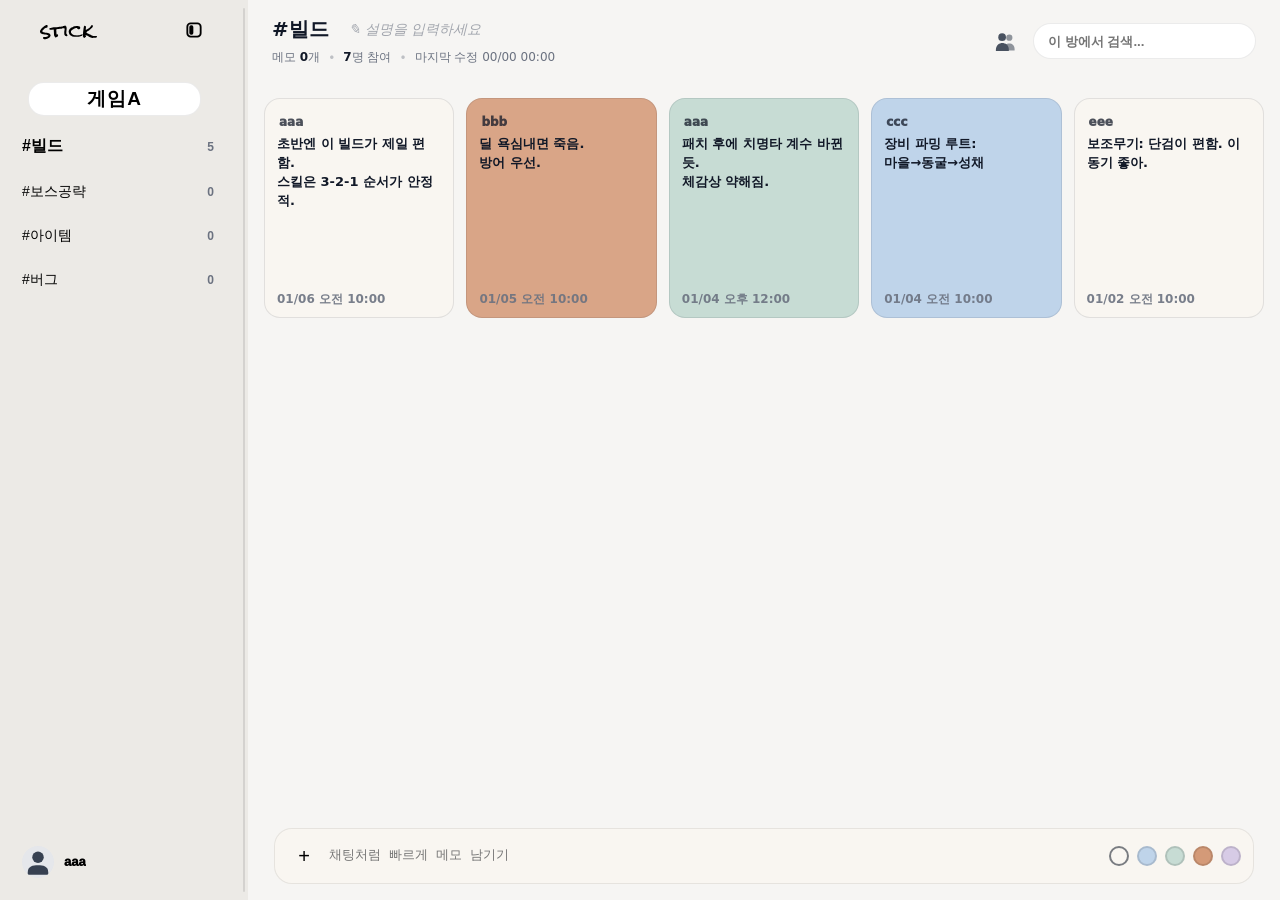
==== app.html @ b648b88c "first commit" ====
<!doctype html>
<html lang="ko">
<head>
    <meta charset="utf-8"/>
    <meta content="width=device-width,initial-scale=1" name="viewport"/>
    <title>stick</title>
    <link href="css/styles.css" rel="stylesheet"/>
</head>
<body>
<div class="app">

    <div class="layout">
        <!-- LEFT SIDEBAR -->
        <aside class="sidebar">
            <div class="sideHead">
                <div class="sideBrand">
                    <img alt="stick" class="stickLogo" src="img/stick.svg">
                </div>
                <button aria-label="사이드바 토글" class="iconBtn sideToggle" id="toggleSidebar" type="button">
                    <img alt="" class="sideIcon" src="img/sidebar-icon.svg">
                </button>
            </div>
            <div class="sideInfo">
                <div class="sideControls">
                        <label class="pill pillDrop" id="channelPill">
                            <button aria-expanded="false" aria-haspopup="listbox" class="dropBtn" id="channelBtn"
                                    type="button">
                                <span id="channelLabel">게임A</span>
                            </button>

                            <div class="dropMenu hidden" id="channelMenu" role="listbox" tabindex="-1">
                                <button class="dropItem is-active" data-value="gameA" role="option" type="button">게임A
                                </button>
                                <button class="dropItem" data-value="gameB" role="option" type="button">게임B</button>
                            </div>

                            <select hidden id="channelSelect">
                                <option value="gameA">게임A</option>
                                <option value="gameB">게임B</option>
                            </select>
                        </label>

                        <span aria-hidden="true" class="segDiv"></span>
                </div>
            </div>
            <nav class="roomList" id="roomList"></nav>
            <div class="sideFooter">
                <button aria-label="내 계정" class="userCard" id="meBtn" type="button">
                    <img alt="profile" class="avatar" id="meAvatar" src="img/user-icon.svg">

                    <div class="userMeta">
                        <div class="userName" id="meName">aaa</div>
                    </div>
                </button>
            </div>

        </aside>

        <div aria-orientation="vertical" class="splitter" id="splitter" role="separator" tabindex="0"></div>

        <!-- MAIN -->
        <main class="main">
            <div class="boardTop">
                <div class="roomHero">
                    <div class="roomTitleLine">
                        <div class="roomName" id="roomName">#빌드</div>
                        <div class="roomDesc" id="roomDesc" contenteditable="false"></div>
                    </div>

                    <div class="roomSummary" id="roomSummary">
                        <span class="sum-item">메모 <b id="memoCount">0</b>개</span>
                        <span class="sum-divider">•</span>
                        <span class="sum-item"><b id="memberCount">0</b>명 참여</span>
                        <span class="sum-divider">•</span>
                        <span class="sum-item">마지막 수정 <span id="lastModified">00/00 00:00</span></span>
                    </div>
                </div>

                <div class="topRight">
                    <!-- 멤버 패널 토글 버튼 (오른쪽 패널 열기용) -->
                    <button aria-label="멤버 패널" class="iconBtn" id="membersToggleBtn" type="button">
                        <img alt="" class="memberIcon" src="img/member-icon.svg">
                    </button>

                    <div class="search">
                        <div class="searchWrap" id="searchWrap">
                            <input autocomplete="off" id="searchInput" placeholder="이 방에서 검색..."/>
                            <button aria-label="검색 지우기" class="searchClear" id="searchClear" type="button">✕</button>
                        </div>
                    </div>
                </div>
            </div>

            <div class="boardWrap" id="boardWrap">
                <div class="board" id="board"></div>

                <!-- empty state (빈 방일 때만 중앙에: 문구 위 + 입력바 아래) -->
                <div class="emptyState" hidden id="emptyState">
                    <div class="emptyStack">
                        <div class="emptyText">새 메모를 시작해보자</div>

                        <div class="composer is-empty" id="composer">
                            <div class="composerRow">
                                <div class="composerBar">
                                    <div class="composerLeft">
                                        <button aria-label="추가" class="composerPlus" id="composerPlus" type="button">+
                                        </button>
                                        <input accept="image/*" hidden id="composerFile" multiple type="file"/>

                                        <textarea class="quickInput" id="quickInput"
                                                  placeholder="채팅처럼 빠르게 메모 남기기"></textarea>

                                        <div class="color-pick" id="quickColors">
                                            <div class="swatch white selected" data-color="calm1" title="화이트"></div>
                                            <div class="swatch blue" data-color="calm2" title="블루"></div>
                                            <div class="swatch green" data-color="calm3" title="그린"></div>
                                            <div class="swatch coral" data-color="calm4" title="오렌지"></div>
                                            <div class="swatch purple" data-color="calm5" title="퍼플"></div>
                                        </div>
                                    </div>
                                </div>
                            </div>
                        </div>
                    </div>
                </div>

                <!-- ✅ onboarding state (채널 0개일 때만 중앙에) -->
                <div class="emptyState" hidden id="onboardingState">
                    <div class="emptyStack">
                        <div class="emptyText">아직 소속된 채널이 없어</div>

                        <div class="composer">
                            <div class="composerBar" style="justify-content: flex-start;">
                                <div class="composerLeft"
                                     style="flex-direction: column; align-items: stretch; gap: 10px;">
                                    <input class="quickInput" id="inviteCodeInput" placeholder="초대코드 입력"
                                           style="height: 44px;"/>
                                    <div style="display:flex; gap:10px; justify-content:flex-end;">
                                        <button class="btn primary" id="joinByCodeBtn" type="button">참가</button>
                                    </div>

                                    <div style="height:1px; background: rgba(0,0,0,.08); margin: 6px 0;"></div>

                                    <input class="quickInput" id="newChannelNameInput" placeholder="새 채널 이름"
                                           style="height: 44px;"/>
                                    <div style="display:flex; gap:10px; justify-content:flex-end;">
                                        <button class="btn" id="createChannelBtn" type="button">채널 만들기</button>
                                    </div>
                                </div>
                            </div>
                        </div>

                        <div class="hint" style="text-align:center;">
                            초대코드로 들어가거나, 네가 채널을 만들면 됨.
                        </div>
                    </div>
                </div>
            </div>

            <!-- ✅ 메모가 1개 이상일 때만 쓸 하단 composer -->
            <div class="dock" hidden id="dock">
                <div class="composerRow">
                    <div class="composerBar">
                        <div class="composerLeft">
                            <button aria-label="추가" class="composerPlus" id="composerPlusDock" type="button">+</button>
                            <input accept="image/*" hidden id="composerFileDock" multiple type="file"/>
                            <textarea class="quickInput" id="quickInputDock"
                                      placeholder="채팅처럼 빠르게 메모 남기기"></textarea>

                            <div aria-label="색상 선택" class="color-pick" id="newColors">
                                <div class="swatch white selected" data-color="calm1" title="화이트"></div>
                                <div class="swatch blue" data-color="calm2" title="블루"></div>
                                <div class="swatch green" data-color="calm3" title="그린"></div>
                                <div class="swatch coral" data-color="calm4" title="오렌지"></div>
                                <div class="swatch purple" data-color="calm5" title="퍼플"></div>
                            </div>
                        </div>
                    </div>
                </div>
            </div>

            <aside aria-label="멤버 목록" class="memberPanel" id="memberPanel">
                <div class="memberHead">
                    <div class="memberTitle" id="memberTitle">멤버</div>
                    <button aria-label="닫기" class="iconBtn memberClose" id="memberClose" type="button">✕</button>
                </div>

                <div class="memberPanelBody" id="memberPanelBody"></div>
            </aside>

        </main>
    </div>
</div>

<div aria-hidden="true" class="overlay hidden noDim" id="overlay">
    <div class="dialog sidePanel" id="sidePanel">
        <div class="dialogHead">
            <div class="dialogTitle" id="panelTitle"></div>
            <button aria-label="닫기" class="dialogClose" id="panelClose" type="button">✕</button>
        </div>
        <div class="dialogBody" id="panelBody"></div>
    </div>
    <div id="modalRoot"></div>
</div>


<script src="js/app.js"></script>
</body>
</html>
---- css/styles.css ----
:root{
  --bg: #ffffff;
  --panel: #ffffff;
  --line: rgba(0,0,0,.08);
  --text: #111827;
  --muted: #6b7280;
  --gap: 12px;
  --card-w: clamp(165px, 12vw, 205px);
  --max-cols: 12;
  --note-h: 180px;
  --sidebar-w: 240px;
  --splitter-w: 8px;
  --topbar-h: 64px;
  --drop-item-h: 35px;
  --drop-visible-count: 5;
}

*{
  box-sizing: border-box;
}

html,body{
  height: 100%;
}

body{
  margin: 0;
  background: #F6F5F3;
  color: var(--text);
  font-family: system-ui, -apple-system, Segoe UI, Roboto, "Noto Sans KR", sans-serif;
}

.hidden{
  display: none !important;
}

.app{
  height: 100%;
  display: flex;
  flex-direction: column;
}

.btn{
  height: 36px;
  padding: 0 16px;
  border-radius: 999px;
  border: none;
  background: none;
  font-weight: 1000;
  font-size: 13px;
  color: #111827;
  cursor: pointer;
  backdrop-filter: blur(4px);
}

.pill{
  height: 34px;
  border-radius: 999px;
  border: 1px solid var(--line);
  background: #fff;
  display: flex;
  align-items: center;
  gap: 8px;
  padding: 0 10px;
  cursor: pointer;
}

.pill select{
  border: none;
  background: transparent;
  outline: none;
  font-weight: 700;
}

.layout{
  flex: 1;
  display: grid;
  grid-template-columns: var(--sidebar-w) var(--splitter-w) 1fr;
  min-height: 0;
  transition: grid-template-columns .2s ease;
}

.sidebar{
  background: #ECEAE6;
  padding: 12px;
  min-height: 0;
  display: flex;
  flex-direction: column;
  align-self: stretch;
}

.sideTitle{
  font-weight: 900;
  font-size: 13px;
  color: #374151;
  margin-bottom: 10px;
}

.roomList{
  display: flex;
  flex-direction: column;
  gap: 6px;
  flex: 1 1 auto;
  min-height: 0;
  overflow: auto;
  padding-right: 4px;
}

.roomBtn{
  width: 100%;
  border: none;
  background: transparent;
  text-align: left;
  padding: 10px 10px;
  border-radius: 12px;
  cursor: pointer;
  display: flex;
  justify-content: space-between;
  gap: 10px;
  align-items: center;
}

.roomBtn:hover{
  background: #f3f4f6;
}

.roomBtn.active .roomHash{
  font-weight: 750;
  font-size: 16px;
}

.roomHash{
  font-weight: 500;
  font-size: 14px;
}

.roomCount{
  color: var(--muted);
  font-weight: 800;
  font-size: 12px;
}

.main{
  min-height: 0;
  display: flex;
  flex-direction: column;
}

.topRight{
  display: flex;
  align-items: center;
  gap: 10px;
}

.boardTop{
  display: flex;
  align-items: center;
  gap: 16px;
  padding: 14px;
  background: #F6F5F3;
  justify-content: space-between;
}

.roomTitle{
  display: flex;
  align-items: center;
  gap: 4px;
  flex: 1;
}

.roomName{
  white-space: nowrap;
  font-weight: 1000;
}

.roomMeta{
  color: var(--muted);
  font-size: 12px;
  font-weight: 700;
}

.search{
  flex: 0 1 360px;
  max-width: 360px;
  min-width: 220px;
}

.searchWrap{
  position: relative;
  display: flex;
  width: 100%;
}

.searchWrap input{
  width: 100%;
  min-width: 0;
  height: 36px;
  border-radius: 999px;
  border: 1px solid var(--line);
  padding: 0 34px 0 14px;
  outline: none;
  background: #fff;
  font-weight: 700;
}

.searchClear{
  position: absolute;
  right: 12px;
  top: 50%;
  transform: translateY(-50%);
  border: none;
  background: transparent;
  padding: 0;
  font-weight: 1000;
  font-size: 13px;
  cursor: pointer;
  color: #6b7280;
  opacity: 0;
  pointer-events: none;
}

.searchWrap.hasText .searchClear{
  opacity: 1;
  pointer-events: auto;
}

.hint{
  color: var(--muted);
  font-size: 12px;
  font-weight: 700;
  padding-left: 14px;
}

.boardWrap{
  position: relative;
  flex: 1;
  min-height: 0;
  overflow: auto;
  padding: 16px;
  padding-bottom: 140px;
}

.board{
  --cols: 8;
  display: grid;
  grid-template-columns: repeat(var(--cols), minmax(0, 1fr));
  gap: var(--gap);
  align-content: start;
}

.note{
  cursor: pointer;
  display: flex;
  flex-direction: column;
  padding: 12px;
  border-radius: 16px;
  border: 1px solid rgba(17,24,39,.10);
  height: 220px;
}

.noteHead{
  display: flex;
  align-items: center;
  justify-content: space-between;
  padding: 2px 2px 0;
  margin-bottom: 4px;
  height: 20px;
}

.note .body{
  flex: 1;
  padding: 0;
  font-weight: 800;
  font-size: 13px;
  line-height: 1.45;
  overflow: hidden;
  display: -webkit-box;
  -webkit-line-clamp: 6;
  -webkit-box-orient: vertical;
  white-space: pre-wrap;
  margin-bottom: auto;
}

.note .meta{
  left: 12px;
  right: 12px;
  bottom: 8px;
  display: flex;
  justify-content: space-between;
  align-items: center;
  color: #6b7280;
  font-size: 12px;
  font-weight: 900;
  line-height: 1;
  margin-top: 6px;
}

.note.small{
  grid-column: span 1;
}

.note.large{
  grid-column: span 2;
}

.note .author{
  opacity: .95;
}

.note .time{
  opacity: .9;
}

.note .hoverX{
  border: none;
  background: transparent;
  padding: 2px 4px;
  font-size: 14px;
  font-weight: 1000;
  color: #111827;
  opacity: 0;
  pointer-events: none;
  cursor: pointer;
}

.note.canDelete:hover .hoverX{
  opacity: .55;
  pointer-events: auto;
}

.note.canDelete .hoverX:hover{
  opacity: 1;
}

.noteAuthor{
  font-weight: 1000;
  font-size: 12px;
  color: rgba(17,24,39,.75);
  white-space: nowrap;
  overflow: hidden;
  text-overflow: ellipsis;
}

.composerBar.calm1{
  background: rgba(249,246,241,.95);
}

.composerBar.calm2{
  background: rgba(191,212,234,.90);
}

.composerBar.calm3{
  background: rgba(199,220,212,.90);
}

.composerBar.calm4{
  background: rgba(217,165,135,.90);
}

.composerBar.calm5{
  background: rgba(215,203,230,.90);
}

mark{
  background: linear-gradient(90deg,
    rgba(255, 92, 151,.28),
    rgba(255, 209, 102,.28),
    rgba(72, 209, 255,.28),
    rgba(169, 120, 255,.28)
  );
  padding: 0 2px;
  border-radius: 6px;
}

.emptyState{
  position: absolute;
  inset: 0;
  display: grid;
  place-items: center;
  pointer-events: none;
}

.emptyState[hidden]{
  display: none !important;
}

.emptyText{
  font-size: 18px;
  font-weight: 1000;
  color: #6b7280;
  text-align: center;
}

.emptyStack{
  pointer-events: auto;
  display: flex;
  flex-direction: column;
  align-items: center;
  gap: 14px;
  width: min(980px, 92vw);
}

.composer{
  position: static;
  width: 100%;
}

.dock{
  position: fixed;
  left: calc(var(--sidebar-w) + var(--splitter-w) + (100vw - (var(--sidebar-w) + var(--splitter-w))) / 2);
  transform: translateX(-50%);
  bottom: 16px;
  width: min(980px, calc(100vw - (var(--sidebar-w) + var(--splitter-w)) - 32px));
  z-index: 80;
}

.dock[hidden]{
  display: none !important;
}

.composer.is-docked{
  bottom: 16px;
  top: auto;
  transform: translateX(-50%);
}

.composerRow{
  display: flex;
  align-items: center;
  gap: 14px;
  flex-wrap: nowrap;
}

.composerBar{
  flex: 1;
  display: flex;
  align-items: center;
  gap: 14px;
  padding: 10px 12px;
  border-radius: 18px;
  background: rgba(255,255,255,.88);
  border: 1px solid var(--line);
  backdrop-filter: blur(6px);
  justify-content: flex-start;
  box-shadow: none;
}

.composerRow .composerBar{
  flex: 1 1 auto;
  min-width: 0;
}

.composerRow .fab{
  flex: 0 0 auto;
}

.composerLeft{
  display: flex;
  align-items: center;
  gap: 10px;
  flex: 1;
  min-width: 0;
}

.quickInput{
  border: none;
  outline: none;
  background: transparent;
  resize: none;
  width: 100%;
  height: auto;
  line-height: 20px;
  min-height: 28px;
  max-height: 140px;
  overflow-y: auto;
  padding: 3px 0;
}

.dialog.noteDialog.calm1{
  background: #F9F6F1;
  color: #111827;
}

.dialog.noteDialog.calm2{
  background: #BFD4EA;
  color: #111827;
}

.dialog.noteDialog.calm3{
  background: #C7DCD4;
  color: #111827;
}

.dialog.noteDialog.calm4{
  background: #D9A587;
  color: #111827;
}

.dialog.noteDialog.calm5{
  background: #D7CBE6;
  color: #111827;
}

.composerLeft{
  display: flex;
  align-items: center;
  gap: 8px;
}

.color-pick{
  display: flex;
  align-items: center;
  gap: 8px;
  padding-left: 6px;
}

.swatch{
  width: 20px;
  height: 20px;
  border-radius: 999px;
  border: 2px solid rgba(0,0,0,.12);
  cursor: pointer;
}

.swatch.white{
  background: #F9F6F1;
  border: 2px solid rgba(0,0,0,.15);
}

.swatch.blue{
  background: #BFD4EA;
}

.swatch.green{
  background: #C7DCD4;
}

.swatch.coral{
  background: #D49A78;
}

.swatch.purple{
  background: #D7CBE6;
}

.swatch.selected{
  border-color: rgba(17,24,39,.55);
}

.fab{
  width: 50px;
  height: 50px;
  border-radius: 999px;
  border: 1px solid rgba(0,0,0,.12);
  background: #fff;
  font-size: 22px;
  font-weight: 1000;
  cursor: pointer;
  flex: 0 0 auto;
  box-shadow: none;
  margin-left: 10px;
}

.overlay{
  position: fixed;
  inset: 0;
  background: rgba(0,0,0,.35);
  display: flex;
  align-items: center;
  justify-content: center;
  z-index: 120;
}

.overlay.hidden{
  display: none;
}

.overlay.noDim{
  background: transparent;
}

.overlay.sidePanel{
  background: transparent;
}

.overlay.modal{
  background: rgba(0,0,0,.35);
}

#modalRoot{
  display: flex;
  justify-content: center;
  align-items: center;
  width: min(92vw,92vh);
}

.modalRoot:not(.sidePanelPos){
  position: relative;
  left: auto;
  top: auto;
  width: min(860px, 92vw);
}

.dialog{
  background: #fff;
  border-radius: 18px;
  border: 1px solid rgba(0,0,0,.10);
  box-shadow: none;
  overflow: hidden;
}

.dialogHead{
  padding: 12px 14px;
  border-bottom: 1px solid var(--line);
  display: flex;
  justify-content: space-between;
  align-items: center;
  gap: 10px;
}

.dialogTitle{
  font-weight: 1000;
}

.dialogClose{
  border: none;
  background: transparent;
  font-size: 16px;
  font-weight: 1000;
  cursor: pointer;
  opacity: .6;
}

.dialogClose:hover{
  opacity: 1;
}

.dialogBody{
  padding: 14px;
}

.dialogText{
  width: 100%;
  min-height: 220px;
  border-radius: 14px;
  border: 1px solid rgba(0,0,0,.10);
  padding: 12px;
  font-size: 13px;
  font-weight: 800;
  line-height: 1.45;
  resize: vertical;
  outline: none;
  white-space: pre-wrap;
}

.dialogMeta{
  margin-top: 10px;
  display: flex;
  justify-content: space-between;
  color: var(--muted);
  font-weight: 900;
  font-size: 12px;
}

.dialogActions{
  margin-top: 12px;
  display: flex;
  justify-content: flex-end;
  gap: 10px;
}

.modalRoot.memberPos .dialog{
  pointer-events: auto;
}

.modalRoot.sidePanelPos{
  position: fixed;
  left: 12px;
  top: 12px;
  width: min(420px,92vw);
  display: flex;
  justify-content: center;
  pointer-events: none;
}

.noteDialog{
  width: 520px;
  max-width: 90vw;
}

.noteDialog.hasImage{
  width: auto;
  max-width: 92vw;
}

.noteDialog img{
  display: block;
  max-width: 92vw;
  max-height: 80vh;
  height: auto;
  width: auto;
}

.noteDialog.small{
  width: 420px;
}

.noteDialog.large{
  width: 560px;
}

.note.calm1{
  background: #F9F6F1;
  color: #111827;
}

.note.calm2{
  background: #BFD4EA;
  color: #111827;
}

.note.calm3{
  background: #C7DCD4;
  color: #111827;
}

.note.calm4{
  background: #D9A587;
  color: #111827;
}

.note.calm5{
  background: #D7CBE6;
  color: #111827;
}

.dialog.noteDialog .dialogText{
  background: rgba(255,255,255,.65);
}

.dialog.sidePanel{
  width: clamp(360px,42vw,560px);
  max-width: calc(100vw - 24px);
  border-radius: 16px;
  flex: 0 0 auto;
}

.sideFooter{
  margin-top: auto;
  padding-top: 10px;
  display: flex;
  align-items: center;
  justify-content: space-between;
  gap: 10px;
  flex: 0 0 auto;
}

.userCard{
  flex: 1;
  display: flex;
  align-items: center;
  gap: 10px;
  border: none;
  border-radius: 12px;
  background: transparent;
  padding: 10px;
  cursor: pointer;
}

.userCard:hover{
  background: #f3f4f6;
}

.layout.sidebar-collapsed .userCard .userMeta{
  display: none;
}

.userMeta{
  min-width: 0;
  display: flex;
  align-items: center;
}

.userName{
  font-weight: 1000;
  font-size: 13px;
  line-height: 1.1;
  white-space: nowrap;
  overflow: hidden;
  text-overflow: ellipsis;
}

.userSub{
  margin-top: 3px;
  font-size: 11px;
  font-weight: 800;
  color: var(--muted);
}

.userActions{
  display: flex;
  gap: 6px;
}

.iconBtn{
  width: 36px;
  height: 36px;
  border-radius: 12px;
  border: none;
  background: transparent;
  cursor: pointer;
}

.iconBtn:hover{
  background: #f3f4f6;
}

.layout.sidebar-collapsed{
  --sidebar-w: 56px;
}

.layout.sidebar-collapsed .sidebar{
  overflow: hidden;
  padding: 0;
  border-right: none;
}

.layout.sidebar-collapsed .sideTitle,
.layout.sidebar-collapsed .roomList{
  display: none;
}

.layout.sidebar-collapsed .sideInfo{
  display: none;
}

.settingsOnly{
  width: 40px;
  height: 40px;
}

.layout.sidebar-collapsed .settingsOnly{
  background: #f3f4f6;
}

.memberList{
  display: flex;
  flex-direction: column;
  gap: 8px;
}

.memberItem{
  display: flex;
  align-items: center;
  gap: 10px;
  padding: 10px;
  border-radius: 12px;
  border: 1px solid var(--line);
  background: rgba(255,255,255,.75);
}

.memberName{
  font-weight: 1000;
  font-size: 13px;
  white-space: nowrap;
  overflow: hidden;
  text-overflow: ellipsis;
}

.splitter{
  cursor: col-resize;
  background: #ECEAE6;
  position: relative;
}

.splitter::after{
  content: "";
  position: absolute;
  top: 8px;
  bottom: 8px;
  left: 50%;
  width: 2px;
  transform: translateX(-50%);
  background: rgba(0,0,0,.10);
  border-radius: 999px;
}

.splitter:hover::after{
  background: rgba(0,0,0,.18);
}

.dock .composerRow{
  display: flex;
  align-items: center;
}

.dock .composerBar{
  flex: 1;
}

.viewDialog{
  display: flex;
  flex-direction: column;
  min-height: 420px;
}

.viewHead{
  display: flex;
  align-items: center;
  justify-content: space-between;
  gap: 12px;
  padding: 12px 14px;
  border-bottom: 1px solid rgba(0,0,0,.08);
  background: rgba(255,255,255,.55);
  backdrop-filter: blur(6px);
}

.viewHeadLeft{
  display: flex;
  align-items: center;
  gap: 12px;
  min-width: 0;
}

.authorPill{
  display: inline-flex;
  align-items: center;
  padding: 6px 10px;
  border-radius: 999px;
  border: 1px solid rgba(0,0,0,.12);
  background: rgba(255,255,255,.75);
  font-weight: 1000;
  font-size: 12px;
  white-space: nowrap;
}

.viewWhen{
  font-weight: 900;
  font-size: 12px;
  color: rgba(17,24,39,.70);
  white-space: nowrap;
  overflow: hidden;
  text-overflow: ellipsis;
}

.editedTag{
  margin-left: 6px;
  font-weight: 1000;
  color: rgba(17,24,39,.70);
}

.viewClose{
  border: none;
  background: transparent;
  font-size: 20px;
  font-weight: 1000;
  cursor: pointer;
  opacity: .75;
}

.viewClose:hover{
  opacity: 1;
}

.viewBody{
  padding: 18px 16px;
  flex: 1 1 auto;
  min-height: 0;
}

.viewContent{
  white-space: pre-wrap;
  font-weight: 900;
  line-height: 1.5;
  color: #111827;
}

.viewFoot{
  display: flex;
  align-items: center;
  justify-content: space-between;
  gap: 12px;
  padding: 12px 14px;
  border-top: 1px solid rgba(0,0,0,.08);
  background: rgba(255,255,255,.55);
  backdrop-filter: blur(6px);
}

.viewFootHint{
  font-size: 12px;
  font-weight: 900;
  color: rgba(17,24,39,.55);
}

.viewFootActions{
  display: flex;
  gap: 10px;
  align-items: center;
}

.editActionsRow{
  margin-top: 12px;
  display: flex;
  justify-content: flex-end;
  gap: 10px;
}

.btn:hover{
  background: #fff;
  box-shadow: none;
}

.btn.primary{
  border-color: rgba(17,24,39,.25);
}

.btn.danger{
  border-color: rgba(17,24,39,.25);
}

.sideFooter.userBar{
  margin-top: auto;
  padding: 10px 12px;
  border-top: 1px solid var(--line);
  display: flex;
  align-items: center;
  justify-content: space-between;
  gap: 10px;
  background: #fff;
}

.meRow{
  flex: 1;
  min-width: 0;
  display: flex;
  align-items: center;
  gap: 10px;
  border: none;
  background: transparent;
  padding: 6px 6px;
  border-radius: 12px;
  cursor: pointer;
}

.meRow:hover{
  background: #f3f4f6;
}

.avatar{
  width: 32px;
  height: 32px;
  border-radius: 999px;
  display: flex;
  align-items: center;
  justify-content: center;
  font-weight: 900;
  font-size: 13px;
  background: #e5e7eb;
  color: #111827;
  flex: 0 0 auto;
}

.meName{
  font-weight: 700;
  font-size: 12px;
  color: #111827;
  white-space: nowrap;
  overflow: hidden;
  text-overflow: ellipsis;
}

.gearBtn{
  width: 36px;
  height: 36px;
  border-radius: 12px;
  border: 1px solid var(--line);
  background: #fff;
  cursor: pointer;
  flex: 0 0 auto;
}

.gearBtn:hover{
  background: #f3f4f6;
}

.pillDrop{
  position: relative;
  border: 1px solid var(--line);
  background: #fff;
  border-radius: 16px;
  padding: 12px 16px;
  box-shadow: none;
  cursor: pointer;
}

.pillDrop.open{
  box-shadow: none;
}

.pillDrop.open .dropMenu{
  opacity: 1;
  transform: translateY(0) scale(1);
  pointer-events: auto;
  transition: opacity .16s ease,
    transform .18s cubic-bezier(.2,.8,.2,1);
}

.pillDrop:hover{
  border: 2px solid gray;
}

.dropBtn{
  width: 100%;
  border: none;
  background: transparent;
  display: flex;
  align-items: center;
  justify-content: center;
  gap: 10px;
  padding: 0;
  cursor: pointer;
  font-size: 19px;
  line-height: 1.2;
  white-space: nowrap;
  overflow: hidden;
  text-overflow: ellipsis;
}

.dropMenu{
  position: absolute;
  left: 0;
  top: calc(100% + 8px);
  width: 100%;
  max-height: calc(var(--drop-item-h) * var(--drop-visible-count));
  overflow-y: auto;
  background: #fff;
  border: 1px solid rgba(17,24,39,.08);
  border-radius: 18px;
  box-shadow: 0 10px 28px rgba(17,24,39,.10);
  opacity: 1;
  transform: translateY(0) scale(1);
  transform-origin: top left;
  pointer-events: auto;
  z-index: 40;
  transition: opacity .16s ease,
    transform .18s cubic-bezier(.2,.8,.2,1);
}

.dropItem{
  width: 100%;
  min-height: var(--drop-item-h);
  padding: 0 16px;
  display: flex;
  align-items: center;
  justify-content: center;
  border: none;
  background: #fff;
  cursor: pointer;
  font-size: 15px;
  color: #111827;
  transition: background .12s ease;
}

.dropItem:hover{
  background: rgba(17,24,39,.04);
}

.dropItem.is-active{
  font-weight: 600;
}

.dropItem.is-active::before{
  content: "•";
  margin-right: 6px;
  font-weight: 900;
}

.dropItem.is-active::after{
  content: "•";
  margin-left: 6px;
  font-weight: 900;
}

.dropMenu::-webkit-scrollbar{
  width: 10px;
}

.dropMenu::-webkit-scrollbar-thumb{
  background: rgba(17,24,39,.16);
  border-radius: 999px;
  border: 2px solid #fff;
}

.dropMenu::-webkit-scrollbar-track{
  background: transparent;
}

.dropMenu.hidden{
  display: block !important;
  opacity: 0;
  transform: translateY(-6px) scale(.98);
  pointer-events: none;
}

.sideInfo{
  padding-top: 15px;
  margin-bottom: 10px;
}

.sideBrand{
  padding-left: 8px;
  font-weight: 1000;
  font-size: 16px;
  color: #374151;
  letter-spacing: -0.2px;
}

.sideControls .pill{
  width: 40%;
  justify-content: space-between;
}

.sideControls .pillDrop{
  flex: 1 1 auto;
}

.sideControls{
  display: flex;
  gap: 10px;
  align-items: center;
}

.sideControls #channelPill{
  flex: 7 1 0;
  min-width: 0;
}

.sideControls #membersPill{
  flex: 3 0 0;
  min-width: 0;
}

#channelLabel{
  display: block;
  max-width: 100%;
  white-space: nowrap;
  overflow: hidden;
  text-overflow: ellipsis;
  font-weight: 600;
  letter-spacing: 1px;
}

.sideTop{
  display: flex;
  align-items: center;
  justify-content: space-between;
  gap: 8px;
  margin-bottom: 10px;
}

.layout.sidebar-collapsed .sideInfo{
  display: none;
}

.sideHead{
  display: flex;
  align-items: center;
  justify-content: space-between;
  gap: 10px;
  margin-bottom: 10px;
  flex: 0 0 auto;
}

.sideHead .sideBrand{
  font-weight: 1000;
  font-size: 16px;
  color: #374151;
  letter-spacing: -0.2px;
}

.sideToggle{
  display: flex;
  align-items: center;
  justify-content: center;
}

.sideIcon{
  width: 20px;
  height: 20px;
  stroke: #374151;
  stroke-width: 2.8;
  stroke-linecap: round;
  stroke-linejoin: round;
  fill: none;
  transition: transform .25s ease;
}

.layout.sidebar-collapsed .sideHead{
  justify-content: center;
  padding: 10px 0;
  min-height: 56px;
  margin-bottom: 0;
}

.layout.sidebar-collapsed .sideHead .sideBrand{
  display: none;
}

.overlay.sidePanel{
  background: transparent;
}

.overlay.modal{
  background: rgba(0,0,0,.35);
}

.modalRoot.sidePanelPos{
  pointer-events: none;
}

.modalRoot.sidePanelPos .dialog{
  pointer-events: auto;
}

.modalRoot:not(.sidePanelPos){
  position: relative;
  left: auto;
  top: auto;
  width: min(860px, 92vw);
}

.home-overlay{
  position: fixed;
  inset: 0;
  width: 100vw;
  height: 100vh;
  display: grid;
  place-items: center;
  transform: translateY(-6vh) !important;
  background: rgba(0,0,0,.35);
  border-radius: 0 !important;
  z-index: 9999;
}

.home-overlay .home-login-dialog{
  width: min(320px, 92vw) !important;
  max-width: 92vw !important;
  max-height: calc(100dvh - 32px);
  overflow: auto;
  background: #fff;
  border-radius: 18px;
  position: static !important;
  left: auto !important;
  top: auto !important;
  transform: none !important;
}

.home-overlay .dialogBody{
  min-height: unset !important;
  padding: 16px !important;
}

.home-overlay .dialogHead h1,
.home-overlay .dialogHead h2,
.home-overlay .dialogHead h3{
  margin: 0;
  font-size: 18px;
  line-height: 1.2;
}

.home-overlay input{
  height: 44px;
  padding: 10px 12px;
  font-size: 14px;
}

.loginMeta{
  margin-top: 14px;
  text-align: center;
  font-size: 13px;
  color: var(--muted);
}

.loginMeta .loginLink{
  margin-left: 6px;
  font-weight: 800;
  color: #111827;
  background: none;
  border: none;
  cursor: pointer;
  text-decoration: underline;
}

.attachPreview{
  display: flex;
  gap: 10px;
  flex-wrap: wrap;
  margin-top: 12px;
}

.attachItem{
  width: 88px;
  height: 88px;
  border-radius: 14px;
  border: 1px solid var(--line);
  background: #fff;
  overflow: hidden;
  position: relative;
}

.attachItem img{
  width: 100%;
  height: 100%;
  object-fit: cover;
  display: block;
}

.attachRemove{
  position: absolute;
  top: 6px;
  right: 6px;
  width: 24px;
  height: 24px;
  border-radius: 999px;
  border: 1px solid var(--line);
  background: rgba(255,255,255,.9);
  font-weight: 1000;
  cursor: pointer;
}

.attachHint{
  font-size: 12px;
  font-weight: 900;
  color: var(--muted);
  margin-top: 8px;
}

.noteImages{
  margin-top: 8px;
  position: relative;
}

.noteImages img{
  width: 100%;
  border-radius: 12px;
  object-fit: cover;
  max-height: 160px;
  display: block;
}

.noteImgCount{
  position: absolute;
  bottom: 6px;
  right: 6px;
  background: rgba(0,0,0,.6);
  color: #fff;
  font-size: 11px;
  font-weight: 900;
  padding: 2px 6px;
  border-radius: 8px;
}

.composerPlus{
  width: 34px;
  height: 34px;
  border-radius: 999px;
  border: none;
  background: transparent;
  font-size: 20px;
  font-weight: 200;
  cursor: pointer;
  flex: 0 0 auto;
}

.composerPlus:hover{
  background: #fff;
}

.plusMenu{
  position: absolute;
  z-index: 200;
  min-width: 180px;
  background: #fff;
  border: 1px solid var(--line);
  border-radius: 14px;
  overflow: hidden;
}

.plusMenu button{
  width: 100%;
  text-align: left;
  padding: 12px 14px;
  border: none;
  background: #fff;
  cursor: pointer;
  font-weight: 900;
  font-size: 13px;
}

.plusMenu button:hover{
  background: #f3f4f6;
}

.segPill{
  display: flex;
  align-items: stretch;
  width: 100%;
  border-radius: 999px;
  border: 1px solid var(--line);
  background: #fff;
  overflow: visible;
}

.segDiv{
  width: 1px;
  background: rgba(0,0,0,.08);
  margin: 6px 0;
}

.segPill .pill{
  border: none;
  background: transparent;
  border-radius: 0;
  height: 30px;
  padding: 0 10px;
  box-shadow: none;
}

.segPill .dropBtn{
  height: 100%;
  display: flex;
  align-items: center;
  justify-content: center;
  gap: 10px;
  width: 100%;
}

.segPill #channelPill{
  flex: 7 1 0;
  min-width: 0;
}

.segPill #membersPill{
  flex: 3 0 0;
  min-width: 0;
}

.segPill .pill:hover{
  background: rgba(0,0,0,.03);
}

.segPill .pillDrop.open{
  background: rgba(0,0,0,.04);
}

.memberIcon{
  width: 24x;
  height: 24px;
  display: inline-block;
  vertical-align: middle;
  object-fit: contain;
  opacity: .9;
}

.stickLogo{
  height: 25px;
  width: auto;
  display: block;
}

.memberPanel{
  position: fixed;
  top: var(--topbar-h);
  right: -170px;
  width: 170px;
  height: calc(100vh - var(--topbar-h));
  background: #ECEAE6;
  transition: right .25s ease;
  z-index: 150;
  display: flex;
  flex-direction: column;
  border-top-left-radius: 12px;
}

.memberPanel.open{
  right: 0;
}

.memberHead{
  padding: 5px 14px;
  display: flex;
  align-items: center;
  justify-content: space-between;
}

.memberTitle{
  font-size: 13px;
  font-weight: 600;
}

.memberPanelBody{
  flex: 1;
  overflow: auto;
  padding: 12px;
}

.sideHead{
  padding: 0 16px;
}

.sideBrand{
  padding-left: 8px;
}

.sideInfo{
  padding-top: 24px;
  padding-left: 16px;
  padding-right: 16px;
}

.boardTop{
  display: flex;
  align-items: center;
  gap: 16px;
  padding: 16px 24px;
  background: #F6F5F3;
  justify-content: space-between;
}

.roomHero{
  display: flex;
  flex-direction: column;
  gap: 6px;
  flex: 1;
  min-width: 0;
}

.roomTitleLine{
  display: flex;
  align-items: center;
  gap: 12px;
}

.roomName{
  font-size: 20px;
  font-weight: 800;
  white-space: nowrap;
}

#roomDesc{
  min-height: 24px;
  min-width: 150px;
  padding: 4px 8px;
  border-radius: 6px;
  cursor: pointer;
  color: var(--text);
  font-size: 14px;
  white-space: nowrap;
  overflow: hidden;
  text-overflow: ellipsis;
  transition: background 0.2s;
}

#roomDesc:empty::before{
  content: "✎ 설명을 입력하세요";
  color: var(--muted);
  opacity: 0.6;
  font-size: 14px;
  font-style: italic;
}

#roomDesc:hover{
  background: rgba(0, 0, 0, 0.05);
}

#roomDesc[contenteditable="true"]{
  background: #fff;
  outline: 2px solid #3b82f6;
  cursor: text;
}

.roomSummary{
  display: flex;
  align-items: center;
  gap: 8px;
  color: var(--muted);
  font-size: 12px;
}

.roomSummary b{
  color: var(--text);
  font-weight: 700;
}

.sum-divider{
  opacity: 0.4;
}
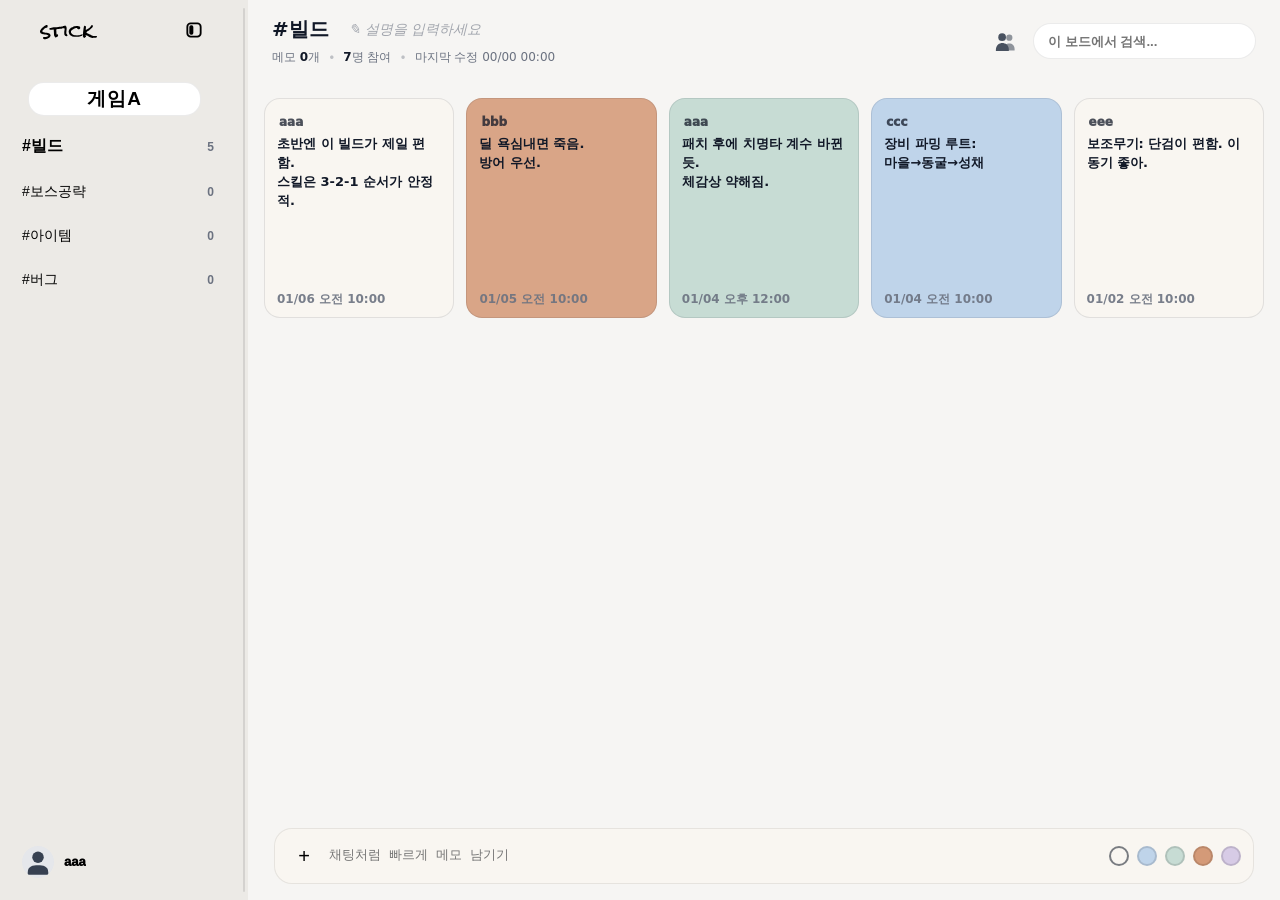
==== commit 4585c0ec: "명칭 수정" ====
--- a/app.html
+++ b/app.html
@@ -22,19 +22,19 @@
             </div>
             <div class="sideInfo">
                 <div class="sideControls">
-                        <label class="pill pillDrop" id="channelPill">
-                            <button aria-expanded="false" aria-haspopup="listbox" class="dropBtn" id="channelBtn"
+                        <label class="pill pillDrop" id="spacePill">
+                            <button aria-expanded="false" aria-haspopup="listbox" class="dropBtn" id="spaceBtn"
                                     type="button">
-                                <span id="channelLabel">게임A</span>
+                                <span id="spaceLabel">게임A</span>
                             </button>
 
-                            <div class="dropMenu hidden" id="channelMenu" role="listbox" tabindex="-1">
+                            <div class="dropMenu hidden" id="spaceMenu" role="listbox" tabindex="-1">
                                 <button class="dropItem is-active" data-value="gameA" role="option" type="button">게임A
                                 </button>
                                 <button class="dropItem" data-value="gameB" role="option" type="button">게임B</button>
                             </div>
 
-                            <select hidden id="channelSelect">
+                            <select hidden id="spaceSelect">
                                 <option value="gameA">게임A</option>
                                 <option value="gameB">게임B</option>
                             </select>
@@ -43,7 +43,7 @@
                         <span aria-hidden="true" class="segDiv"></span>
                 </div>
             </div>
-            <nav class="roomList" id="roomList"></nav>
+            <nav class="boardList" id="boardList"></nav>
             <div class="sideFooter">
                 <button aria-label="내 계정" class="userCard" id="meBtn" type="button">
                     <img alt="profile" class="avatar" id="meAvatar" src="img/user-icon.svg">
@@ -61,13 +61,13 @@
         <!-- MAIN -->
         <main class="main">
             <div class="boardTop">
-                <div class="roomHero">
-                    <div class="roomTitleLine">
-                        <div class="roomName" id="roomName">#빌드</div>
-                        <div class="roomDesc" id="roomDesc" contenteditable="false"></div>
-                    </div>
-
-                    <div class="roomSummary" id="roomSummary">
+                <div class="boardHero">
+                    <div class="boardTitleLine">
+                        <div class="boardName" id="boardName">#빌드</div>
+                        <div class="boardDesc" id="boardDesc" contenteditable="false"></div>
+                    </div>
+
+                    <div class="boardSummary" id="boardSummary">
                         <span class="sum-item">메모 <b id="memoCount">0</b>개</span>
                         <span class="sum-divider">•</span>
                         <span class="sum-item"><b id="memberCount">0</b>명 참여</span>
@@ -84,7 +84,7 @@
 
                     <div class="search">
                         <div class="searchWrap" id="searchWrap">
-                            <input autocomplete="off" id="searchInput" placeholder="이 방에서 검색..."/>
+                            <input autocomplete="off" id="searchInput" placeholder="이 보드에서 검색..."/>
                             <button aria-label="검색 지우기" class="searchClear" id="searchClear" type="button">✕</button>
                         </div>
                     </div>
@@ -94,7 +94,7 @@
             <div class="boardWrap" id="boardWrap">
                 <div class="board" id="board"></div>
 
-                <!-- empty state (빈 방일 때만 중앙에: 문구 위 + 입력바 아래) -->
+                <!-- empty state (빈 보드일 때만 중앙에: 문구 위 + 입력바 아래) -->
                 <div class="emptyState" hidden id="emptyState">
                     <div class="emptyStack">
                         <div class="emptyText">새 메모를 시작해보자</div>
@@ -111,11 +111,11 @@
                                                   placeholder="채팅처럼 빠르게 메모 남기기"></textarea>
 
                                         <div class="color-pick" id="quickColors">
-                                            <div class="swatch white selected" data-color="calm1" title="화이트"></div>
-                                            <div class="swatch blue" data-color="calm2" title="블루"></div>
-                                            <div class="swatch green" data-color="calm3" title="그린"></div>
-                                            <div class="swatch coral" data-color="calm4" title="오렌지"></div>
-                                            <div class="swatch purple" data-color="calm5" title="퍼플"></div>
+                                            <div class="swatch white selected" data-color="cream" title="화이트"></div>
+                                            <div class="swatch blue" data-color="blue" title="블루"></div>
+                                            <div class="swatch green" data-color="sage" title="그린"></div>
+                                            <div class="swatch coral" data-color="coral" title="오렌지"></div>
+                                            <div class="swatch purple" data-color="lavender" title="퍼플"></div>
                                         </div>
                                     </div>
                                 </div>
@@ -124,10 +124,10 @@
                     </div>
                 </div>
 
-                <!-- ✅ onboarding state (채널 0개일 때만 중앙에) -->
+                <!-- ✅ onboarding state (스페이스 0개일 때만 중앙에) -->
                 <div class="emptyState" hidden id="onboardingState">
                     <div class="emptyStack">
-                        <div class="emptyText">아직 소속된 채널이 없어</div>
+                        <div class="emptyText">아직 소속된 스페이스이 없어</div>
 
                         <div class="composer">
                             <div class="composerBar" style="justify-content: flex-start;">
@@ -141,17 +141,17 @@
 
                                     <div style="height:1px; background: rgba(0,0,0,.08); margin: 6px 0;"></div>
 
-                                    <input class="quickInput" id="newChannelNameInput" placeholder="새 채널 이름"
+                                    <input class="quickInput" id="newSpaceNameInput" placeholder="새 스페이스 이름"
                                            style="height: 44px;"/>
                                     <div style="display:flex; gap:10px; justify-content:flex-end;">
-                                        <button class="btn" id="createChannelBtn" type="button">채널 만들기</button>
+                                        <button class="btn" id="createSpaceBtn" type="button">스페이스 만들기</button>
                                     </div>
                                 </div>
                             </div>
                         </div>
 
                         <div class="hint" style="text-align:center;">
-                            초대코드로 들어가거나, 네가 채널을 만들면 됨.
+                            초대코드로 들어가거나, 네가 스페이스을 만들면 됨.
                         </div>
                     </div>
                 </div>
@@ -168,11 +168,11 @@
                                       placeholder="채팅처럼 빠르게 메모 남기기"></textarea>
 
                             <div aria-label="색상 선택" class="color-pick" id="newColors">
-                                <div class="swatch white selected" data-color="calm1" title="화이트"></div>
-                                <div class="swatch blue" data-color="calm2" title="블루"></div>
-                                <div class="swatch green" data-color="calm3" title="그린"></div>
-                                <div class="swatch coral" data-color="calm4" title="오렌지"></div>
-                                <div class="swatch purple" data-color="calm5" title="퍼플"></div>
+                                <div class="swatch white selected" data-color="cream" title="화이트"></div>
+                                <div class="swatch blue" data-color="blue" title="블루"></div>
+                                <div class="swatch green" data-color="sage" title="그린"></div>
+                                <div class="swatch coral" data-color="coral" title="오렌지"></div>
+                                <div class="swatch purple" data-color="lavender" title="퍼플"></div>
                             </div>
                         </div>
                     </div>
--- a/css/styles.css
+++ b/css/styles.css
@@ -96,7 +96,7 @@
   margin-bottom: 10px;
 }
 
-.roomList{
+.boardList{
   display: flex;
   flex-direction: column;
   gap: 6px;
@@ -106,7 +106,7 @@
   padding-right: 4px;
 }
 
-.roomBtn{
+.boardBtn{
   width: 100%;
   border: none;
   background: transparent;
@@ -120,21 +120,21 @@
   align-items: center;
 }
 
-.roomBtn:hover{
+.boardBtn:hover{
   background: #f3f4f6;
 }
 
-.roomBtn.active .roomHash{
+.boardBtn.active .boardHash{
   font-weight: 750;
   font-size: 16px;
 }
 
-.roomHash{
+.boardHash{
   font-weight: 500;
   font-size: 14px;
 }
 
-.roomCount{
+.boardCount{
   color: var(--muted);
   font-weight: 800;
   font-size: 12px;
@@ -161,19 +161,19 @@
   justify-content: space-between;
 }
 
-.roomTitle{
+.boardTitle{
   display: flex;
   align-items: center;
   gap: 4px;
   flex: 1;
 }
 
-.roomName{
+.boardName{
   white-space: nowrap;
   font-weight: 1000;
 }
 
-.roomMeta{
+.boardMeta{
   color: var(--muted);
   font-size: 12px;
   font-weight: 700;
@@ -341,23 +341,23 @@
   text-overflow: ellipsis;
 }
 
-.composerBar.calm1{
+.composerBar.cream{
   background: rgba(249,246,241,.95);
 }
 
-.composerBar.calm2{
+.composerBar.blue{
   background: rgba(191,212,234,.90);
 }
 
-.composerBar.calm3{
+.composerBar.sage{
   background: rgba(199,220,212,.90);
 }
 
-.composerBar.calm4{
+.composerBar.coral{
   background: rgba(217,165,135,.90);
 }
 
-.composerBar.calm5{
+.composerBar.lavender{
   background: rgba(215,203,230,.90);
 }
 
@@ -476,27 +476,27 @@
   padding: 3px 0;
 }
 
-.dialog.noteDialog.calm1{
+.dialog.noteDialog.cream{
   background: #F9F6F1;
   color: #111827;
 }
 
-.dialog.noteDialog.calm2{
+.dialog.noteDialog.blue{
   background: #BFD4EA;
   color: #111827;
 }
 
-.dialog.noteDialog.calm3{
+.dialog.noteDialog.sage{
   background: #C7DCD4;
   color: #111827;
 }
 
-.dialog.noteDialog.calm4{
+.dialog.noteDialog.coral{
   background: #D9A587;
   color: #111827;
 }
 
-.dialog.noteDialog.calm5{
+.dialog.noteDialog.lavender{
   background: #D7CBE6;
   color: #111827;
 }
@@ -709,27 +709,27 @@
   width: 560px;
 }
 
-.note.calm1{
+.note.cream{
   background: #F9F6F1;
   color: #111827;
 }
 
-.note.calm2{
+.note.blue{
   background: #BFD4EA;
   color: #111827;
 }
 
-.note.calm3{
+.note.sage{
   background: #C7DCD4;
   color: #111827;
 }
 
-.note.calm4{
+.note.coral{
   background: #D9A587;
   color: #111827;
 }
 
-.note.calm5{
+.note.lavender{
   background: #D7CBE6;
   color: #111827;
 }
@@ -826,7 +826,7 @@
 }
 
 .layout.sidebar-collapsed .sideTitle,
-.layout.sidebar-collapsed .roomList{
+.layout.sidebar-collapsed .boardList{
   display: none;
 }
 
@@ -1230,7 +1230,7 @@
   align-items: center;
 }
 
-.sideControls #channelPill{
+.sideControls #spacePill{
   flex: 7 1 0;
   min-width: 0;
 }
@@ -1240,7 +1240,7 @@
   min-width: 0;
 }
 
-#channelLabel{
+#spaceLabel{
   display: block;
   max-width: 100%;
   white-space: nowrap;
@@ -1535,7 +1535,7 @@
   width: 100%;
 }
 
-.segPill #channelPill{
+.segPill #spacePill{
   flex: 7 1 0;
   min-width: 0;
 }
@@ -1627,7 +1627,7 @@
   justify-content: space-between;
 }
 
-.roomHero{
+.boardHero{
   display: flex;
   flex-direction: column;
   gap: 6px;
@@ -1635,19 +1635,19 @@
   min-width: 0;
 }
 
-.roomTitleLine{
+.boardTitleLine{
   display: flex;
   align-items: center;
   gap: 12px;
 }
 
-.roomName{
+.boardName{
   font-size: 20px;
   font-weight: 800;
   white-space: nowrap;
 }
 
-#roomDesc{
+#boardDesc{
   min-height: 24px;
   min-width: 150px;
   padding: 4px 8px;
@@ -1661,7 +1661,7 @@
   transition: background 0.2s;
 }
 
-#roomDesc:empty::before{
+#boardDesc:empty::before{
   content: "✎ 설명을 입력하세요";
   color: var(--muted);
   opacity: 0.6;
@@ -1669,17 +1669,17 @@
   font-style: italic;
 }
 
-#roomDesc:hover{
+#boardDesc:hover{
   background: rgba(0, 0, 0, 0.05);
 }
 
-#roomDesc[contenteditable="true"]{
+#boardDesc[contenteditable="true"]{
   background: #fff;
   outline: 2px solid #3b82f6;
   cursor: text;
 }
 
-.roomSummary{
+.boardSummary{
   display: flex;
   align-items: center;
   gap: 8px;
@@ -1687,7 +1687,7 @@
   font-size: 12px;
 }
 
-.roomSummary b{
+.boardSummary b{
   color: var(--text);
   font-weight: 700;
 }
